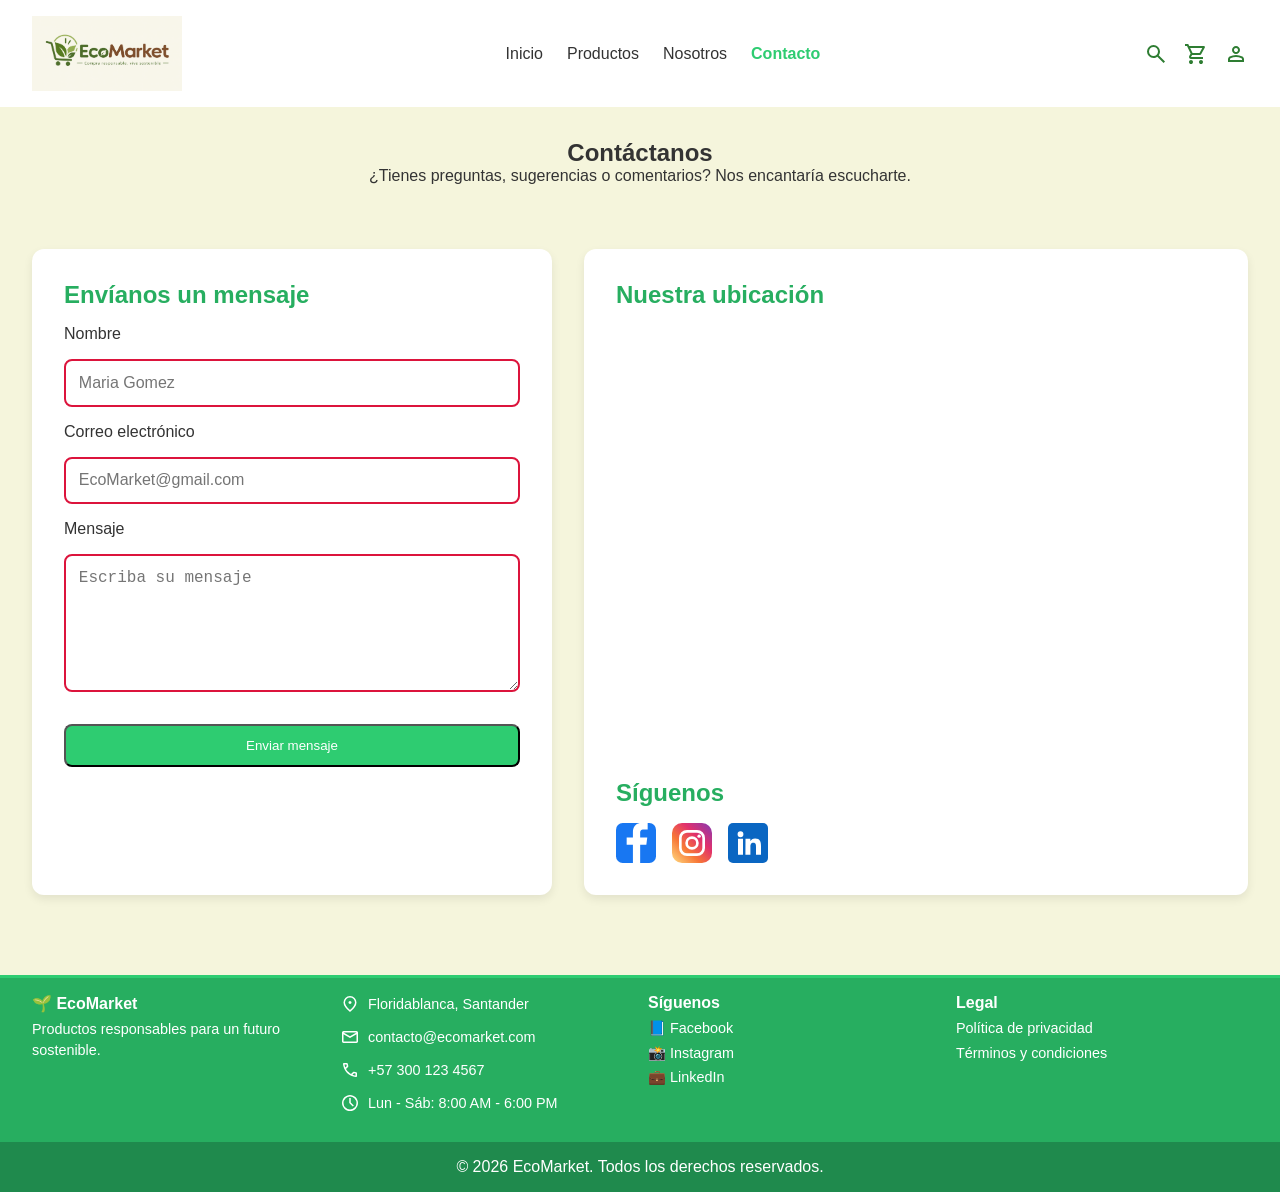
==== views/contacto.html @ b1983c30 "feat: :construction: Se realizo la pagina contactos Se hizo formulario, se añadio mapa" ====
<!DOCTYPE html>
<html lang="es">
<head>
    <meta charset="UTF-8">
    <meta name="viewport" content="width=device-width, initial-scale=1.0">

    <link rel="stylesheet" href="../css/main.css">
    <link rel="stylesheet" href="../css/layout.css">
    <link rel="stylesheet" href="../css/components.css">
    <link rel="stylesheet" href="../css/animations.css">

    <link rel="icon" type="image/png" href="../img/icons/logo.png">

    <title>Contacto | EcoMarket</title>
</head>
<body>
     <header class="header">
        <a href="../index.html" class="logo">
            <img src="../img/icons/logo.png" alt="Logo EcoMarket">
        </a>

        <nav>
            <ul class="nav-links">
                <li><a href="../index.html">Inicio</a></li>
                <li><a href="productos.html">Productos</a></li>
                <li><a href="sobre-nosotros.html" >Nosotros</a></li>
                <li><a href="contacto.html" class="active-link">Contacto</a></li>
            </ul>
        </nav>

        <div class="header-icons">

            <a href="#" class="nav-icon">
                <img src="../img/icons/lupa.svg" alt="Buscar">
            </a>

            <a href="#" class="nav-icon">
                <img src="../img/icons/carrito.svg" alt="Carrito">
            </a>

            <a href="#" class="nav-icon">
                <img src="../img/icons/user.svg" alt="Usuario">
            </a>

        </div>
    </header>

    <main>
        <section class="page-header">
    <h1>Contáctanos</h1>
    <p>
        ¿Tienes preguntas, sugerencias o comentarios?
        Nos encantaría escucharte.
    </p>
</section>

<section class="contact-container">

    <div class="contact-form">

        <h2>Envíanos un mensaje</h2>

        <form>

            <label for="nombre">Nombre</label>
            <input type="text" id="nombre" name="nombre" required placeholder="Maria Gomez">

            <label for="email">Correo electrónico</label>
            <input type="email" id="email" name="email" required placeholder="EcoMarket@gmail.com">

            <label for="mensaje">Mensaje</label>
            <textarea id="mensaje" name="mensaje" rows="6" required placeholder="Escriba su mensaje"></textarea>

            <button type="submit" class="btn">Enviar mensaje</button>

        </form>

    </div>

    <div class="contact-info">

        <h2>Nuestra ubicación</h2>

        
        <iframe src="https://www.google.com/maps/embed?pb=!1m18!1m12!1m3!1d3959.5558789573856!2d-73.1285359258601!3d7.061353292941146!2m3!1f0!2f0!3f0!3m2!1i1024!2i768!4f13.1!3m3!1m2!1s0x8e683f18ef59f9a1%3A0xffbf118f3e8f20c!2sZona%20Franca%20Santander!5e0!3m2!1ses-419!2sco!4v1792638899182!5m2!1ses-419!2sco" width="600" height="450" style="border:0;" allowfullscreen="" loading="lazy" referrerpolicy="strict-origin-when-cross-origin"></iframe>

        <h2>Síguenos</h2>

        <div class="social-links">

            <a href="#">
                <img src="../img/icons/facebook.svg" alt="Facebook">
            </a>

            <a href="#">
                <img src="../img/icons/instagram.svg" alt="Instagram">
            </a>

            <a href="#">
                <img src="../img/icons/linkedin.svg" alt="LinkedIn">
            </a>

        </div>

    </div>

</section>

    </main>

        <footer class="footer">

        <div>
            <h3>🌱 EcoMarket</h3>
            <p>Productos responsables para un futuro sostenible.</p>
        </div>

        <div class="footer-info">
            <p>
                <img src="../img/icons/location.svg" alt="Ubicación">
                Floridablanca, Santander
            </p>

            <p>
                <img src="../img/icons/email.svg" alt="Correo">
                contacto@ecomarket.com
            </p>

            <p>
                <img src="../img/icons/call.svg" alt="Teléfono">
                +57 300 123 4567
            </p>

            <p>
                <img src="../img/icons/horario.svg" alt="Horario">
                Lun - Sáb: 8:00 AM - 6:00 PM
            </p>
        </div>

        <div>
            <h3>Síguenos</h3>
            <p>📘 Facebook</p>
            <p>📸 Instagram</p>
            <p>💼 LinkedIn</p>
        </div>

        <div>
            <h3>Legal</h3>
            <p>Política de privacidad</p>
            <p>Términos y condiciones</p>
        </div>

    </footer>

    <div class="footer-copy">
        <p>© 2026 EcoMarket. Todos los derechos reservados.</p>
    </div>
    
</body>
</html>
---- css/main.css ----
* {
    margin: 0;
    padding: 0;
    box-sizing: border-box;
}

:root {
    --green-primary: #2ecc71;
    --green-secondary: #27ae60;
    --beige: #f5f5dc;
    --white: #ffffff;
    --dark: #333333;
}

body {
    font-family: Arial, Helvetica, sans-serif;
    background-color: var(--beige);
    color: var(--dark);
}

img {
    max-width: 100%;
    display: block;
}

ul {
    list-style: none;
}

a {
    text-decoration: none;
    color: inherit;
}
---- css/layout.css ----
.header {
    display: flex;
    justify-content: space-between;
    align-items: center;
    padding: 1rem 2rem;
    background-color: var(--white);
}

.logo {
    display: flex;
    align-items: center;
    gap: .5rem;
}

.logo img {
    width: 150px;
    height: auto;
}

.nav-links {
    display: flex;
    gap: 1.5rem;
}

.hero {
    min-height: 40vh;
    display: flex;
    justify-content: center;
    align-items: center;
    text-align: center;
    color: var(--white);
    background-image:
        linear-gradient(rgba(0, 0, 0, 0.35),
            rgba(0, 0, 0, 0.35)),
        url("../img/hero/fondo.png");
    background-size: cover;
    background-position: center;
    background-repeat: no-repeat;
    padding: 2rem;
}

.hero-content {
    max-width: 700px;
}

.featured-products {
    padding: 4rem 2rem;
}

.products-grid {
    margin-top: 2rem;
    display: grid;
    grid-template-columns: repeat(auto-fit, minmax(250px, 1fr));
    gap: 2rem;
}

/* CATÁLOGO */

.catalog-layout {
    display: grid;
    grid-template-columns: 250px 1fr;
    gap: 2rem;
    padding: 2rem;
}

.sidebar {
    position: sticky;
    top: 1rem;
}

.catalog-grid {
    display: grid;
    grid-template-columns: 1fr;
    gap: 1.5rem;
}

.search-bar {
    margin-bottom: 2rem;
}

/* FOOTER */

.footer {
    background-color: var(--green-secondary);
    color: var(--white);
    border-top: 3px solid var(--green-primary);
    padding: 1rem 2rem;
    display: flex;
    justify-content: space-between;
    flex-wrap: wrap;
    gap: 1rem;
    margin-top: 3rem;
}

.footer div {
    flex: 1;
    min-width: 110px;
}

/* NOSOTROS */
.about-card {
    max-width: 1100px;
    margin: 0 auto 3rem;
    padding: 2rem;
    background-color: white;
    border-radius: 12px;
    display: flex;
    align-items: center;
    gap: 2rem;
    box-shadow: 0 4px 10px rgba(0, 0, 0, .08);
}

.about-image,
.about-text {
    flex: 1;
}

.principles-grid {
    display: grid;
    grid-template-columns: repeat(auto-fit, minmax(220px, 1fr));
    gap: 1.5rem;
}

.principles,
.testimonials {
    max-width: 1200px;
    margin: 0 auto 3rem;
    padding: 0 2rem;
}

/* CONTACTO */

.contact-container {
    display: grid;
    grid-template-columns: 1fr;
    gap: 2rem;
    padding: 2rem;
}



/* MOBILE FIRST */

/* Móvil */
.catalog-grid {
    display: grid;
    grid-template-columns: 1fr;
    gap: 1.5rem;
}

/* Tablet */
@media (min-width:576px) {

    .catalog-grid {
        grid-template-columns: repeat(2, 1fr);
    }

}

/* Desktop */
@media (min-width:992px) {

    .catalog-grid {
        grid-template-columns: repeat(4, 1fr);
    }

}

@media (max-width: 768px) {

    .about-card {
        flex-direction: column;
    }

    .header {
        flex-direction: column;
        gap: 1rem;
        padding: 1rem;
    }

    .nav-links {
        justify-content: center;
        flex-wrap: wrap;
        gap: .8rem;
    }

    .nav-links a {
        font-size: .9rem;
    }

    .logo img {
        width: 120px;
    }

    .contact-form input,
    .contact-form textarea {
        width: 100%;
    }

    .footer {
        flex-direction: column;
        text-align: left;
    }

    .footer div {
        width: 100%;
    }

}

@media (min-width:768px) {

    .contact-container {
        grid-template-columns: 1fr 1fr;
    }

}
---- css/components.css ----
.hero-content h1{
    font-size: 3rem;
    margin-bottom: 1rem;
}

.hero-content p{
    font-size: 1.1rem;
    margin-bottom: 1rem;
}

.btn{
    display:inline-block;
    margin-top:1rem;
    padding:12px 24px;
    background-color: var(--green-primary);
    color:white;
    border-radius:8px;
}

.btn-card{
    display:inline-block;
    margin-top:.6rem;
    padding:.5rem 1rem;
    background-color:var(--green-primary);
    color:white;
    border-radius:6px;
}

.header-icons{
    display: flex;
    align-items: center;
    gap: 1rem;
}

.header-icons img{
    width: 24px;
    height: 24px;
}

/* PRODUCTOS */

.product-card{
    background-color:var(--white);
    border-radius:12px;
    padding:1rem;
    text-align:center;
    box-shadow:0 4px 10px rgba(0,0,0,.1);
}

.product-card img{
    width:100%;
    height:250px;
    object-fit:cover;
    border-radius:8px;
}

/* SIDEBAR */

.sidebar{
    background-color: var(--white);
    padding: 1rem;
    border-radius: 12px;
    align-self: start;
    box-shadow: 0 4px 10px rgba(0,0,0,.08);
    position: sticky;
    top: 1rem;
}

.sidebar h2{
    color: var(--green-secondary);
    border-bottom: 2px solid var(--green-primary);
    padding-bottom: .5rem;
    margin-bottom: 1rem;
}

.sidebar h3{
    margin-top: 1.2rem;
    margin-bottom: .8rem;
    color: var(--dark);
    font-size: 1.1rem;
}

.sidebar label{
    display: flex;
    align-items: center;
    gap: .5rem;
    margin-bottom: .8rem;
    cursor: pointer;
    padding: .4rem;
    border-radius: 8px;
}

.search-bar input{
    width: 100%;
    padding: 1rem;
    border: 2px solid var(--green-primary);
    border-radius: 10px;
    font-size: 1rem;
}

.sidebar input[type="checkbox"], .sidebar input[type="radio"]{
    accent-color: var(--green-primary);
}
/* CATÁLOGO */

.catalog-card{
    background-color: var(--white);
    border-radius: 12px;
    padding: 1rem;
    text-align: center;
    box-shadow: 0 4px 10px rgba(0,0,0,.1);
}

.catalog-card img{
    width: 100%;
    height: 220px;
    object-fit: cover;
    border-radius: 8px;
}

.catalog-content h1{
    margin-bottom: .5rem;
}

.catalog-description{
    margin-bottom: 1.5rem;
    color: #555;
    line-height: 1.6;
} 

.price{
    font-size: 1.2rem;
    font-weight: bold;
    margin: .8rem 0;
}

.stock{
    display: inline-block;
    padding: .35rem .8rem;
    border-radius: 20px;
    color: white;
    margin-bottom: .8rem;
}

.available{
    background-color: var(--green-primary);
}

.sold-out{
    background-color: crimson;
}

.favorite-btn{
    display: block;
    margin: auto;
    border: none;
    background: none;
    cursor: pointer;
    font-size: 1.4rem;
    color: var(--dark)
}

.favorite-btn input{
    display: none;
}

.favorite-btn span{
    font-size: 1.5rem;
     color: var(--dark);
}

/* PAGINACION */

.pagination{
    display:flex;
    justify-content:center;
    gap:1rem;
    margin-top:2rem;
}

.pagination a{
    padding:.6rem 1rem;
    background-color:var(--white);
    border-radius:8px;
}

.pagination .active{
    background-color:var(--green-primary);
    color:white;
}

.pagination a:hover{
    background-color:var(--green-primary);
    color:white;
}

/* FOOTER */

.footer h3{
    margin-bottom: .4rem;
    font-size: 1rem;
}

.footer p{
    margin-bottom: .25rem;
    font-size: .9rem;
    line-height: 1.4;
}

.footer-copy{
    background-color: #1f8a4d;
    color: white;
    text-align: center;
    padding: 1rem;
}


.page-header{
    text-align: center;
    padding: 2rem 1rem;
}

.footer-info p{
    display:flex;
    align-items:center;
    gap:.5rem;
    margin-bottom:.8rem;
}

.footer-info img{
    width:20px;
    height:20px;
}

/* Nosotros */
.about-image img{
    width: 100%;
    border-radius: 12px;
    display: block;
}

.about-text h2{
    color: var(--green-secondary);
    margin-bottom: .5rem;
}

.about-text p{
    margin-bottom: 1.5rem;
    line-height: 1.6;
}

.principle-card{
    background-color: var(--white);
    padding:1.5rem;
    border-radius:12px;
    text-align:center;
    box-shadow:0 4px 10px rgba(0,0,0,.08);
}

.principle-card h3{
    color:var(--green-secondary);
    margin:1rem 0;
}

.principle-card p{
    line-height:1.5;
}

.testimonial-card{
  min-width:320px;
    scroll-snap-align:center;
    background-color: var(--white);
    padding:1.5rem;
    border-radius:12px;
    text-align:center;
    box-shadow:0 4px 10px rgba(0,0,0,.08);
}

.testimonial-card img{
    width:80px;
    height:80px;
    border-radius:50%;
    object-fit:cover;
    margin:0 auto 1rem;
}

.principles h2,.testimonials h2{
    text-align:center;
    color:var(--green-secondary);
    margin-bottom:2rem;
}

/* Nosotros icons */

.principle-card img{
    width:48px;
    height:48px;
    margin-bottom:1rem;
}

/* Contacto */

.contact-form,.contact-info{
    background-color:var(--white);
    padding:2rem;
    border-radius:12px;
    box-shadow:0 4px 10px rgba(0,0,0,.08);
}

.contact-form h2,.contact-info h2{
    color:var(--green-secondary);
    margin-bottom:1rem;
}

.contact-form form{
    display:flex;
    flex-direction:column;
    gap:1rem;
}

.contact-form input,.contact-form textarea{
    padding:.8rem;
    border:2px solid #ddd;
    border-radius:8px;
    font-size:1rem;
}

.map-image{
    width:100%;
    border-radius:12px;
    margin-bottom:2rem;
}

.social-links{
    display:flex;
    gap:1rem;
}

.social-links img{
    width:40px;
    height:40px;
}

.contact-form input:valid,.contact-form textarea:valid{
    border-color:var(--green-primary);
}

.contact-form input:invalid,.contact-form textarea:invalid{
    border-color:crimson;
}


.map-image{
    width:100%;
    border-radius:12px;
    margin-bottom:2rem;
}
---- css/animations.css ----
.nav-links a{
    transition: .3s;
}

.nav-links a:hover{
    color: var(--green-primary);
}

.active-link{
    color: var(--green-primary);
    font-weight: bold;
}

.footer a{
    transition: .3s;
}

.footer a:hover{
    color: var(--beige);
}

.product-card{
    transition:.3s;
}

.product-card:hover{
    transform:translateY(-10px);
    box-shadow:0 12px 20px rgba(0,0,0,.2);
}

.catalog-card{
    transition:.3s;
}

.catalog-card:hover{
    transform:translateY(-10px);
}

.pagination a{
    transition:.3s;
}

.favorite-btn:active{
    color: red;
}

.sidebar label{
    transition: .3s;
}

.sidebar label:hover{
    background-color: rgba(46, 204, 113, .1);
    color: var(--green-secondary);
    padding-left: .8rem;
}

.testimonial-card{
    transition:.3s;
}

.testimonial-card:hover{
    transform:translateY(-10px);
    box-shadow:0 12px 20px rgba(0,0,0,.15);
}

.testimonial-container{
    display:flex;
    gap:1.5rem;
    overflow-x:auto;
    scroll-snap-type:x mandatory;
    padding-bottom:1rem;
}

.testimonial-card{
    min-width:300px;
    scroll-snap-align:center;
}

.social-links img{
    transition:.3s;
}

.social-links img:hover{
    transform:scale(1.15);
}
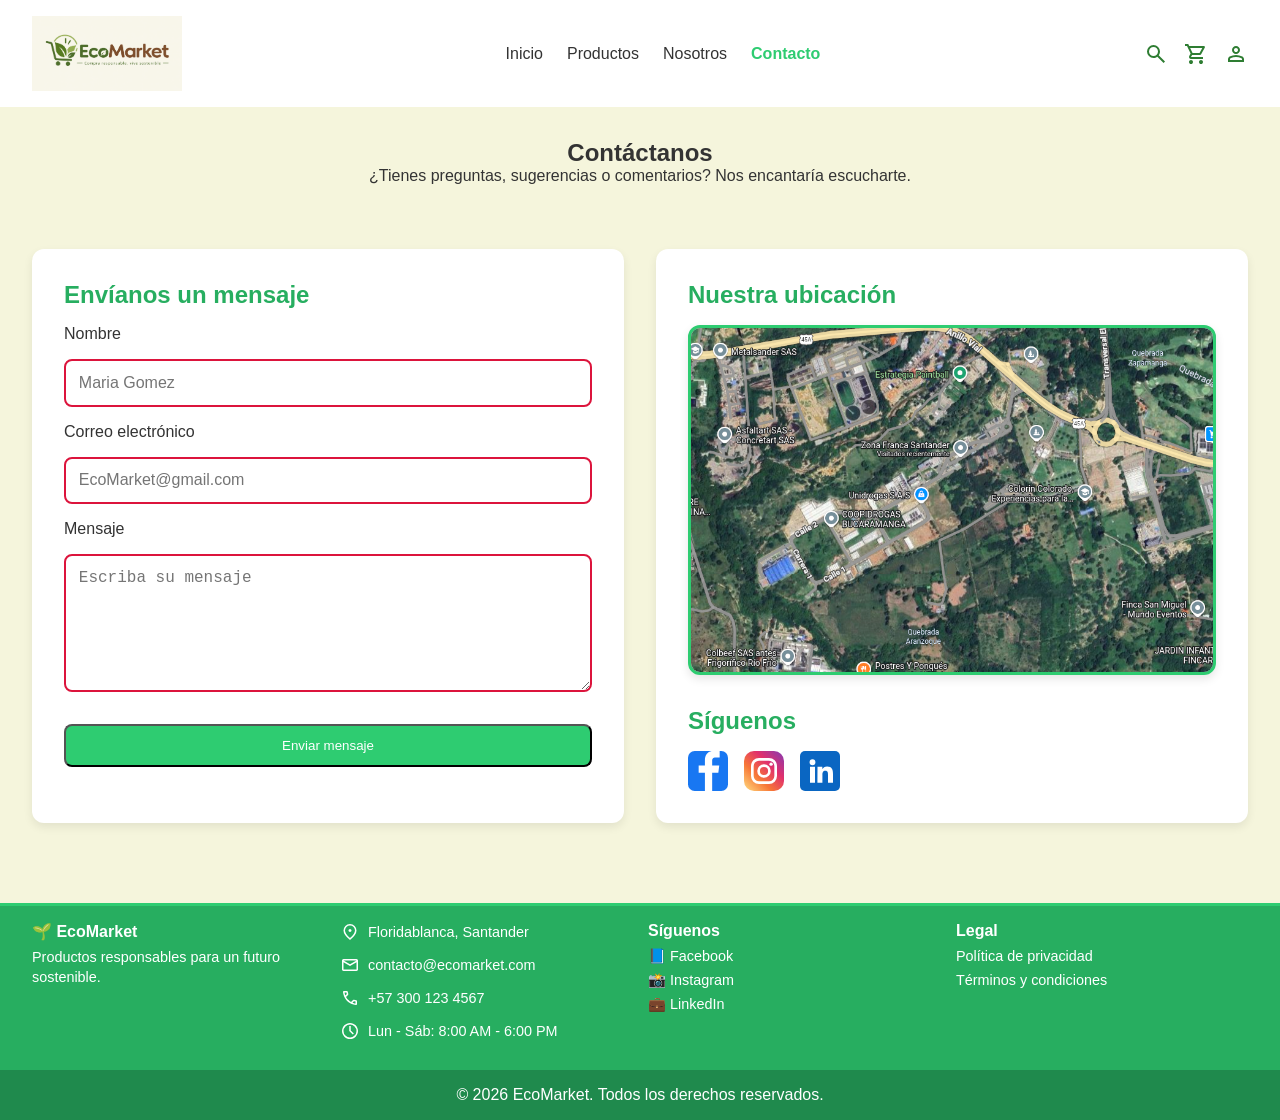
==== commit 00c9ee94: "style: :lipstick: Se agregaron iconos a index, y productos Se agregaron iconos, ademas de responsive" ====
--- a/views/contacto.html
+++ b/views/contacto.html
@@ -1,5 +1,6 @@
 <!DOCTYPE html>
 <html lang="es">
+
 <head>
     <meta charset="UTF-8">
     <meta name="viewport" content="width=device-width, initial-scale=1.0">
@@ -13,8 +14,9 @@
 
     <title>Contacto | EcoMarket</title>
 </head>
+
 <body>
-     <header class="header">
+    <header class="header">
         <a href="../index.html" class="logo">
             <img src="../img/icons/logo.png" alt="Logo EcoMarket">
         </a>
@@ -23,7 +25,7 @@
             <ul class="nav-links">
                 <li><a href="../index.html">Inicio</a></li>
                 <li><a href="productos.html">Productos</a></li>
-                <li><a href="sobre-nosotros.html" >Nosotros</a></li>
+                <li><a href="sobre-nosotros.html">Nosotros</a></li>
                 <li><a href="contacto.html" class="active-link">Contacto</a></li>
             </ul>
         </nav>
@@ -47,68 +49,68 @@
 
     <main>
         <section class="page-header">
-    <h1>Contáctanos</h1>
-    <p>
-        ¿Tienes preguntas, sugerencias o comentarios?
-        Nos encantaría escucharte.
-    </p>
-</section>
+            <h1>Contáctanos</h1>
+            <p>
+                ¿Tienes preguntas, sugerencias o comentarios?
+                Nos encantaría escucharte.
+            </p>
+        </section>
 
-<section class="contact-container">
+        <section class="contact-container">
 
-    <div class="contact-form">
+            <div class="contact-form">
 
-        <h2>Envíanos un mensaje</h2>
+                <h2>Envíanos un mensaje</h2>
 
-        <form>
+                <form>
 
-            <label for="nombre">Nombre</label>
-            <input type="text" id="nombre" name="nombre" required placeholder="Maria Gomez">
+                    <label for="nombre">Nombre</label>
+                    <input type="text" id="nombre" name="nombre" required placeholder="Maria Gomez">
 
-            <label for="email">Correo electrónico</label>
-            <input type="email" id="email" name="email" required placeholder="EcoMarket@gmail.com">
+                    <label for="email">Correo electrónico</label>
+                    <input type="email" id="email" name="email" required placeholder="EcoMarket@gmail.com">
 
-            <label for="mensaje">Mensaje</label>
-            <textarea id="mensaje" name="mensaje" rows="6" required placeholder="Escriba su mensaje"></textarea>
+                    <label for="mensaje">Mensaje</label>
+                    <textarea id="mensaje" name="mensaje" rows="6" required placeholder="Escriba su mensaje"></textarea>
 
-            <button type="submit" class="btn">Enviar mensaje</button>
+                    <button type="submit" class="btn">Enviar mensaje</button>
 
-        </form>
+                </form>
 
-    </div>
+            </div>
 
-    <div class="contact-info">
+            <div class="contact-info">
 
-        <h2>Nuestra ubicación</h2>
+                <h2>Nuestra ubicación</h2>
 
-        
-        <iframe src="https://www.google.com/maps/embed?pb=!1m18!1m12!1m3!1d3959.5558789573856!2d-73.1285359258601!3d7.061353292941146!2m3!1f0!2f0!3f0!3m2!1i1024!2i768!4f13.1!3m3!1m2!1s0x8e683f18ef59f9a1%3A0xffbf118f3e8f20c!2sZona%20Franca%20Santander!5e0!3m2!1ses-419!2sco!4v1792638899182!5m2!1ses-419!2sco" width="600" height="450" style="border:0;" allowfullscreen="" loading="lazy" referrerpolicy="strict-origin-when-cross-origin"></iframe>
 
-        <h2>Síguenos</h2>
+                <img src="../img/hero/map.png" alt="Ubicación de EcoMarket en Floridablanca" class="map-image">
 
-        <div class="social-links">
+                <h2>Síguenos</h2>
 
-            <a href="#">
-                <img src="../img/icons/facebook.svg" alt="Facebook">
-            </a>
+                <div class="social-links">
 
-            <a href="#">
-                <img src="../img/icons/instagram.svg" alt="Instagram">
-            </a>
+                    <a href="#">
+                        <img src="../img/icons/facebook.svg" alt="Facebook">
+                    </a>
 
-            <a href="#">
-                <img src="../img/icons/linkedin.svg" alt="LinkedIn">
-            </a>
+                    <a href="#">
+                        <img src="../img/icons/instagram.svg" alt="Instagram">
+                    </a>
 
-        </div>
+                    <a href="#">
+                        <img src="../img/icons/linkedin.svg" alt="LinkedIn">
+                    </a>
 
-    </div>
+                </div>
 
-</section>
+            </div>
+
+        </section>
 
     </main>
 
-        <footer class="footer">
+    <footer class="footer">
 
         <div>
             <h3>🌱 EcoMarket</h3>
@@ -155,6 +157,7 @@
     <div class="footer-copy">
         <p>© 2026 EcoMarket. Todos los derechos reservados.</p>
     </div>
-    
+
 </body>
+
 </html>
--- a/css/layout.css
+++ b/css/layout.css
@@ -58,13 +58,13 @@
 
 .catalog-layout {
     display: grid;
-    grid-template-columns: 250px 1fr;
-    gap: 2rem;
-    padding: 2rem;
+    grid-template-columns: 1fr;
+    gap: 2rem;
+    padding: 1rem;
 }
 
 .sidebar {
-    position: sticky;
+    position: static;
     top: 1rem;
 }
 
@@ -163,6 +163,15 @@
     .catalog-grid {
         grid-template-columns: repeat(4, 1fr);
     }
+    
+    .catalog-layout{
+        grid-template-columns:250px 1fr;
+    }
+    
+    .sidebar{
+        position: sticky;
+        top: 1rem;
+    }
 
 }
 
@@ -205,6 +214,9 @@
     .footer div {
         width: 100%;
     }
+    body{
+    overflow-x:hidden;
+}
 
 }
 
@@ -214,4 +226,27 @@
         grid-template-columns: 1fr 1fr;
     }
 
+}
+
+@media (max-width: 575px) {
+    .catalog-layout {
+        grid-template-columns: minmax(0, 1fr);
+        padding: 0.75rem;
+        gap: 1rem;
+    }
+
+    .sidebar {
+        position: static;
+        width: 100%;
+        min-width: 0;
+        box-sizing: border-box;
+    }
+
+    .catalog-content {
+        min-width: 0;
+    }
+
+    .catalog-grid {
+        grid-template-columns: minmax(0, 1fr);
+    }
 }
--- a/css/components.css
+++ b/css/components.css
@@ -62,8 +62,6 @@
     border-radius: 12px;
     align-self: start;
     box-shadow: 0 4px 10px rgba(0,0,0,.08);
-    position: sticky;
-    top: 1rem;
 }
 
 .sidebar h2{
@@ -113,13 +111,14 @@
 
 .catalog-card img{
     width: 100%;
-    height: 220px;
+    height:auto;
     object-fit: cover;
     border-radius: 8px;
 }
 
-.catalog-content h1{
+.catalog-content{
     margin-bottom: .5rem;
+    min-width:0;
 }
 
 .catalog-description{
@@ -160,20 +159,12 @@
     color: var(--dark)
 }
 
-.favorite-btn input{
-    display: none;
-}
-
-.favorite-btn span{
-    font-size: 1.5rem;
-     color: var(--dark);
-}
-
 /* PAGINACION */
 
 .pagination{
     display:flex;
     justify-content:center;
+    flex-wrap:wrap;
     gap:1rem;
     margin-top:2rem;
 }
@@ -326,9 +317,11 @@
 }
 
 .map-image{
-    width:100%;
-    border-radius:12px;
-    margin-bottom:2rem;
+   width:100%;
+   border-radius:12px;
+   margin-bottom:2rem;
+   box-shadow:0 4px 10px rgba(0,0,0,.1);
+   border:3px solid var(--green-primary);
 }
 
 .social-links{
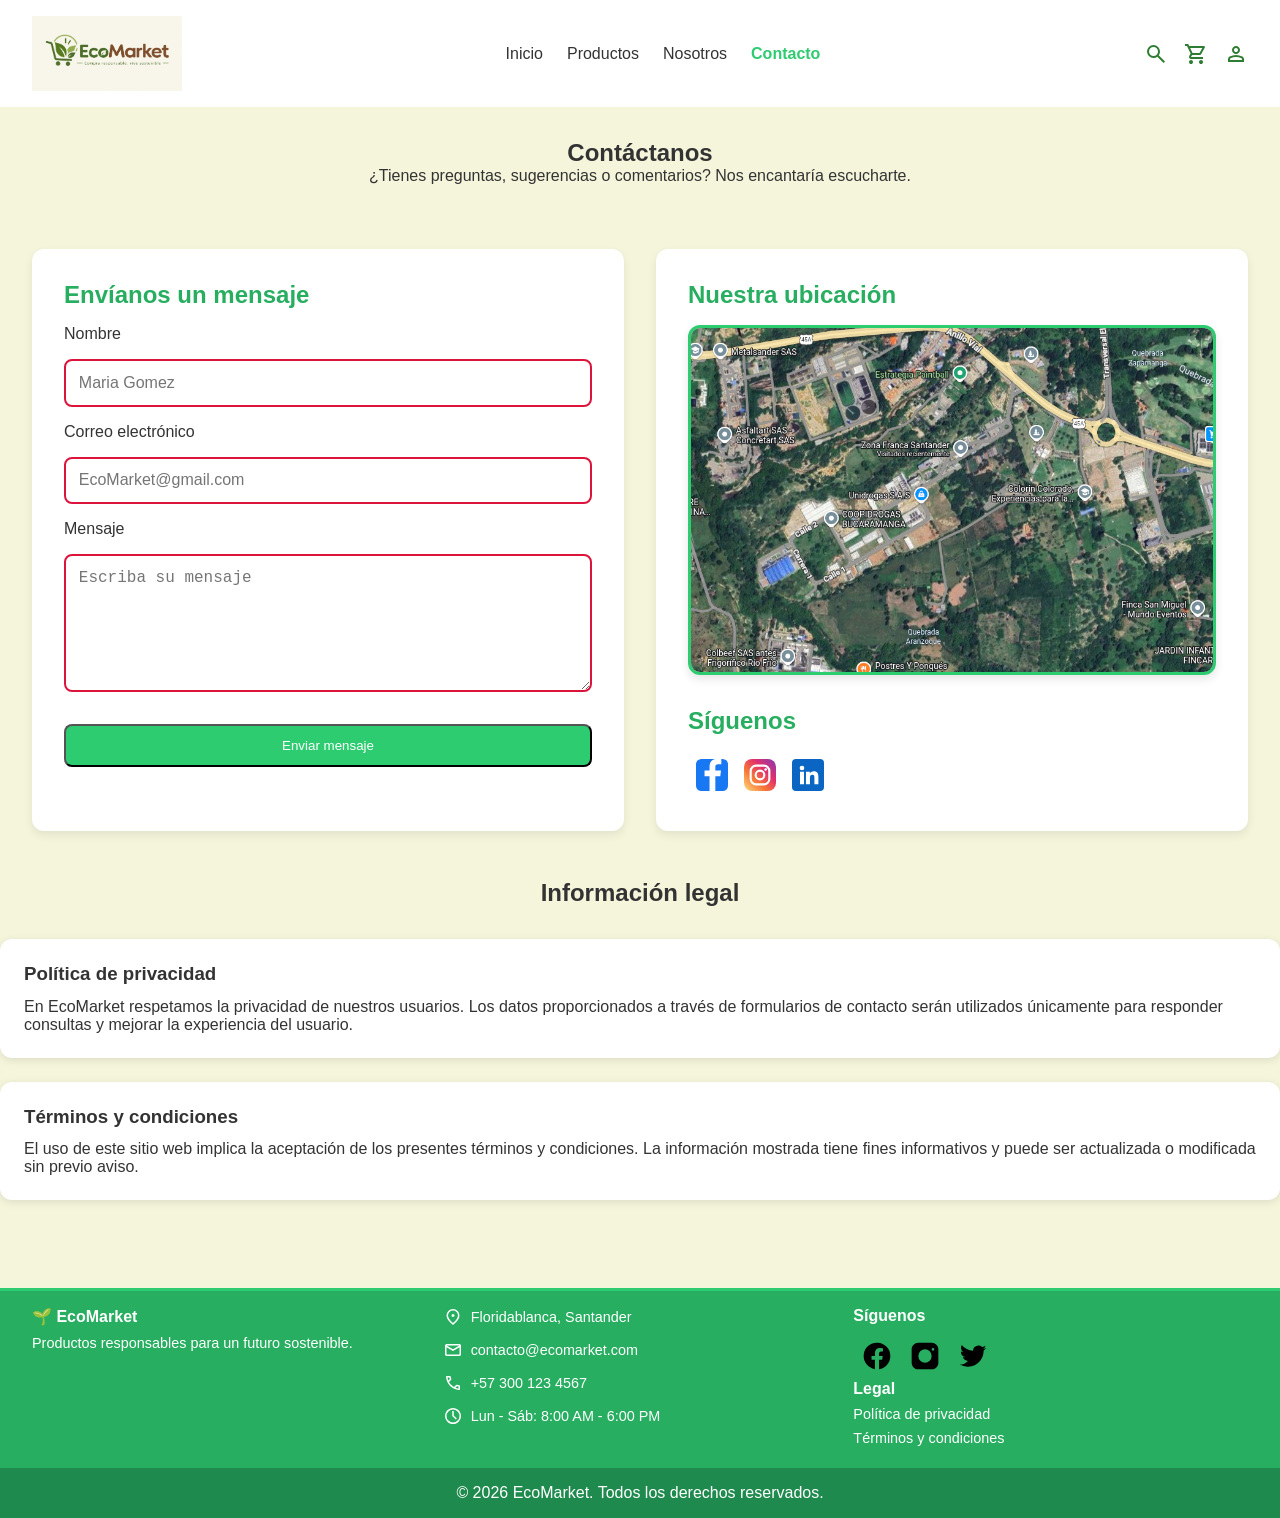
==== commit bc38a31c: "style: :lipstick: Ajuste de las filas de catalogo Se termino el CSS, se ajustaron los tamaños de las" ====
--- a/views/contacto.html
+++ b/views/contacto.html
@@ -108,6 +108,28 @@
 
         </section>
 
+        <section id="legal" class="legal-section">
+            <h2>Información legal</h2>
+
+            <article class="legal-card">
+                <h3>Política de privacidad</h3>
+                <p>
+                    En EcoMarket respetamos la privacidad de nuestros usuarios.
+                    Los datos proporcionados a través de formularios de contacto
+                    serán utilizados únicamente para responder consultas y mejorar
+                    la experiencia del usuario.
+                </p>
+            </article>
+
+            <article id="terminos" class="legal-card">
+                <h3>Términos y condiciones</h3>
+                <p>
+                    El uso de este sitio web implica la aceptación de los presentes
+                    términos y condiciones. La información mostrada tiene fines
+                    informativos y puede ser actualizada o modificada sin previo aviso.
+                </p>
+            </article>
+        </section>
     </main>
 
     <footer class="footer">
@@ -141,17 +163,26 @@
 
         <div>
             <h3>Síguenos</h3>
-            <p>📘 Facebook</p>
-            <p>📸 Instagram</p>
-            <p>💼 LinkedIn</p>
+            <div class="social-links">
+                <a href="#" aria-label="Facebook">
+                    <img src="../img/icons/footerfacebook.svg" alt="Facebook">
+                </a>
+
+                <a href="#" aria-label="Instagram">
+                    <img src="../img/icons/footerinstagram.svg" alt="Instagram">
+                </a>
+
+                <a href="#" aria-label="Twitter">
+                    <img src="../img/icons/x.svg" alt="Twitter">
+                </a>
+            </div>
+
+            <div>
+                <h3>Legal</h3>
+                <p><a href="../views/contacto.html#legal">Política de privacidad</a></p>
+                <p><a href="../views/contacto.html#terminos">Términos y condiciones</a></p>
+            </div>
         </div>
-
-        <div>
-            <h3>Legal</h3>
-            <p>Política de privacidad</p>
-            <p>Términos y condiciones</p>
-        </div>
-
     </footer>
 
     <div class="footer-copy">
--- a/css/components.css
+++ b/css/components.css
@@ -40,6 +40,8 @@
 /* PRODUCTOS */
 
 .product-card{
+    display:flex;
+    flex-direction:column;
     background-color:var(--white);
     border-radius:12px;
     padding:1rem;
@@ -49,11 +51,21 @@
 
 .product-card img{
     width:100%;
-    height:250px;
-    object-fit:cover;
+    height:180px;
+    object-fit:contain;
     border-radius:8px;
 }
 
+.product-card h3{
+    min-height:48px;
+    display:flex;
+    align-items:center;
+    justify-content:center;
+}
+
+.buy-btn{
+    margin-top:auto;
+}
 /* SIDEBAR */
 
 .sidebar{
@@ -111,7 +123,7 @@
 
 .catalog-card img{
     width: 100%;
-    height:auto;
+    height:200px;
     object-fit: cover;
     border-radius: 8px;
 }
@@ -347,4 +359,43 @@
     width:100%;
     border-radius:12px;
     margin-bottom:2rem;
-}+}
+
+.social-links{
+    display:flex;
+    align-items:center;
+    gap:1rem;
+    padding: 0.5rem;
+}
+
+.social-links img{
+    width:32px;
+    height:32px;
+    transition:.3s;
+}
+
+.social-links a:hover img{
+    transform:translateY(-3px);
+}
+
+.legal-section{
+    padding:1rem 0;
+}
+
+.legal-section h2{
+    text-align:center;
+    margin-bottom:2rem;
+}
+
+.legal-card{
+    background-color:var(--white);
+    padding:1.5rem;
+    border-radius:12px;
+    margin-bottom:1.5rem;
+    box-shadow:0 2px 8px rgba(0,0,0,.1);
+}
+
+.legal-card h3{
+    color:var(--primary-color);
+    margin-bottom:.8rem;
+}
